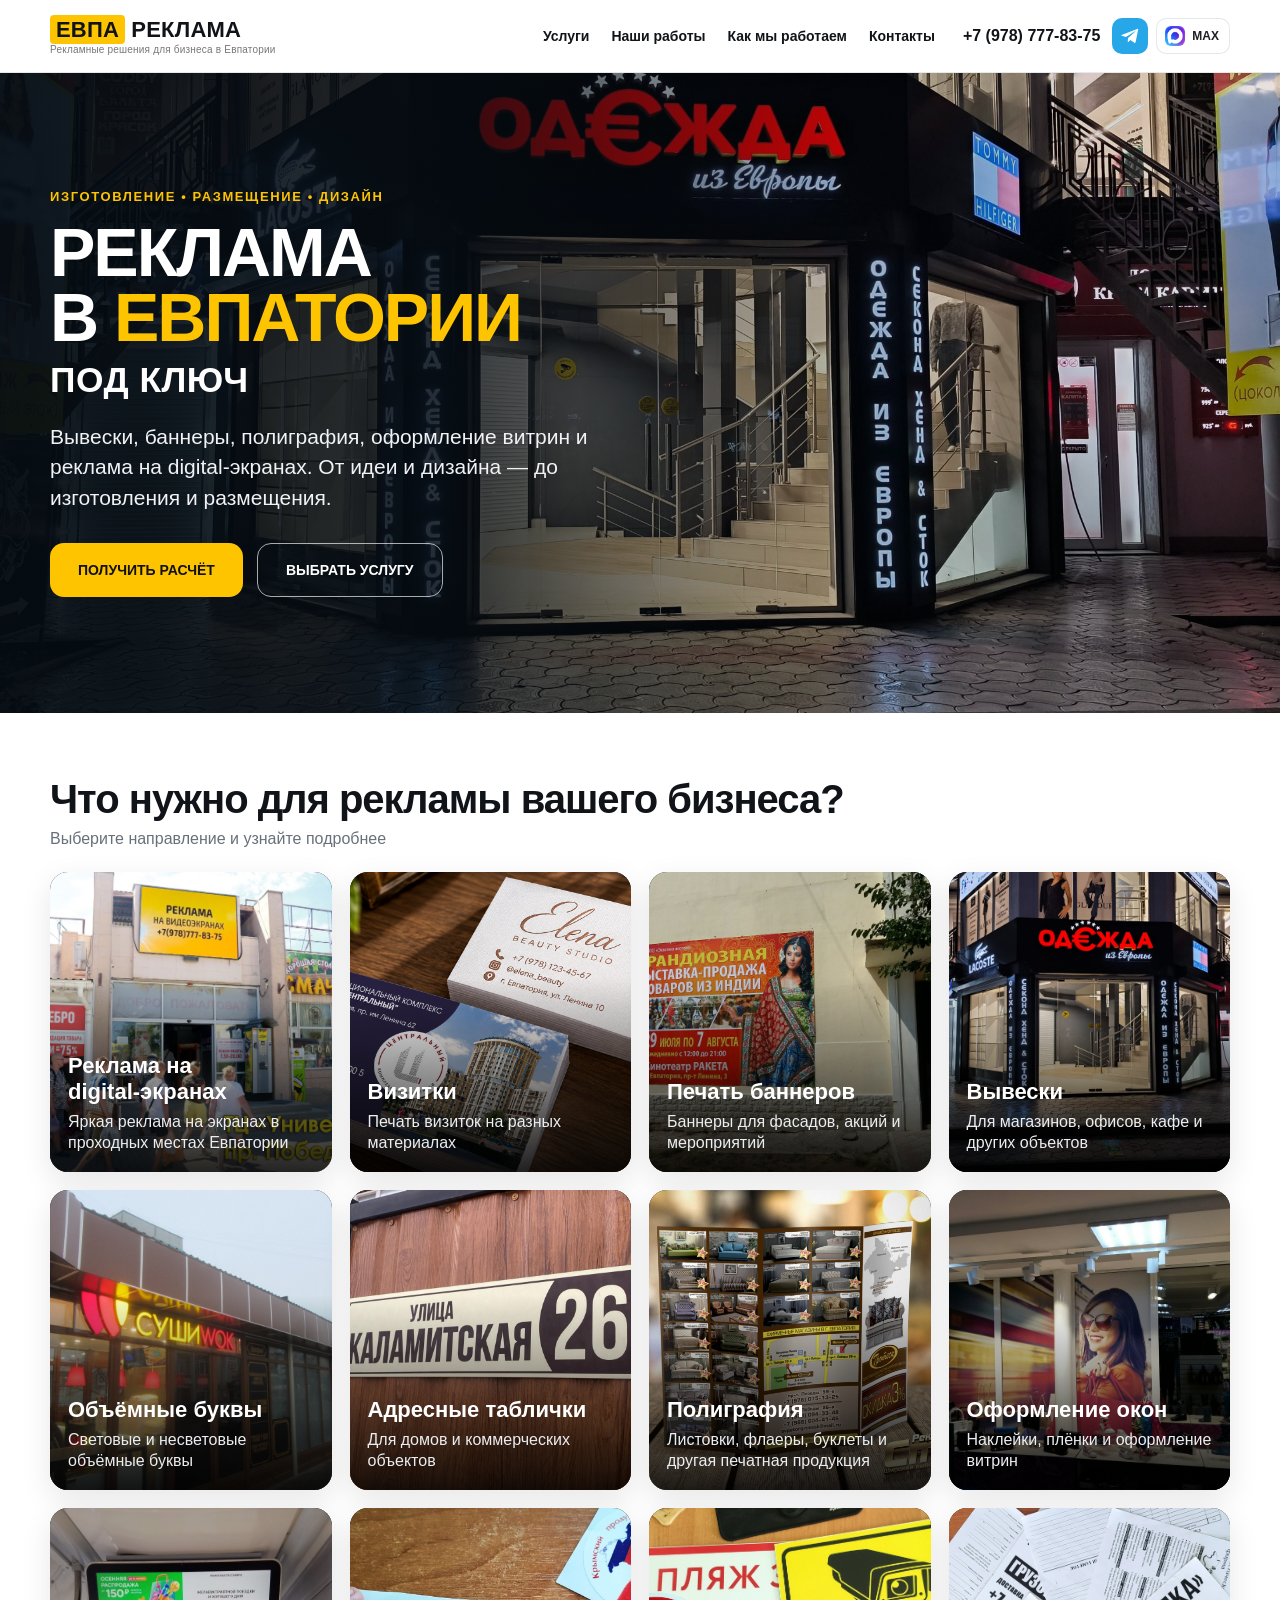
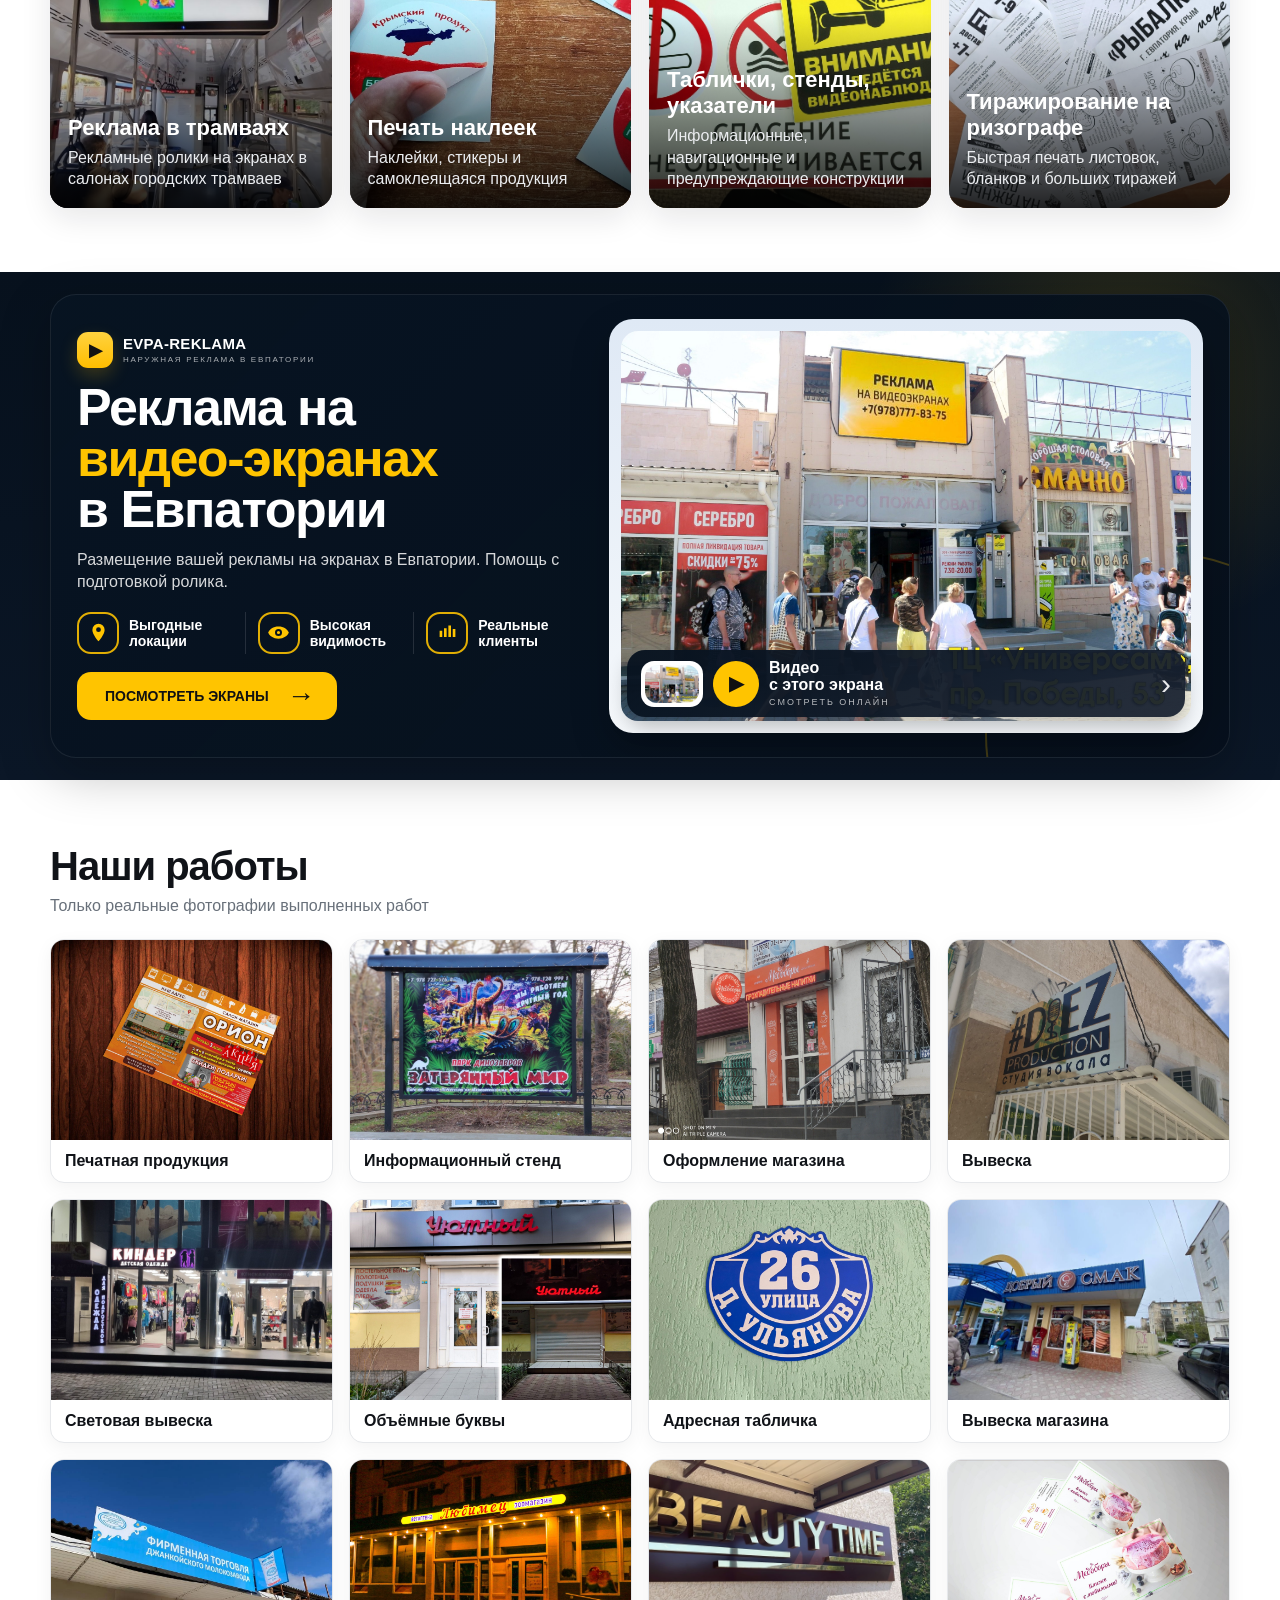
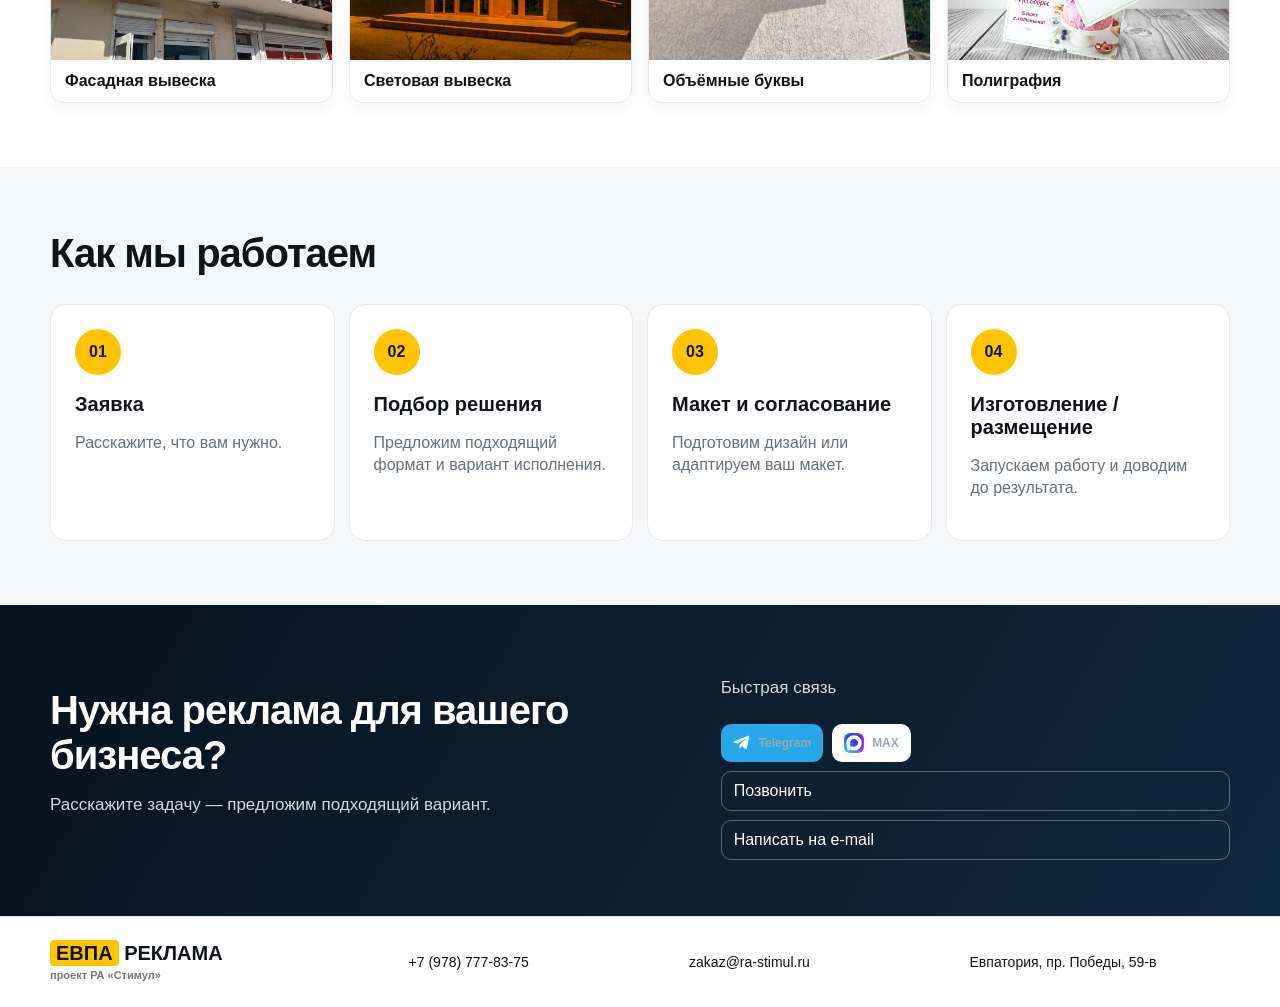
==== index.html @ 03de0778 "Add files via upload Initial website upload" ====
<!doctype html>
<html lang="ru">
<head>
  <meta charset="utf-8">
  <meta name="viewport" content="width=device-width, initial-scale=1">
  <title>ЕВПА РЕКЛАМА — реклама для бизнеса в Евпатории</title>
  <meta name="description" content="Вывески, баннеры, полиграфия, оформление витрин и реклама на digital-экранах в Евпатории.">
  <link rel="stylesheet" href="styles.css">
</head>
<body>
<header class="site-header">
  <div class="container header-inner">
    <a class="brand" href="#top" aria-label="ЕВПА РЕКЛАМА">
      <span><b>ЕВПА</b> РЕКЛАМА<small>Рекламные решения для бизнеса в Евпатории</small></span>
    </a>
    <nav class="nav">
      <a href="#services">Услуги</a>
      <a href="#works">Наши работы</a>
      <a href="#process">Как мы работаем</a>
      <a href="#contacts">Контакты</a>
    </nav>
    <div class="header-contact">
      <a class="phone" href="tel:+79787778375">+7 (978) 777-83-75</a>
      <div class="messengers" aria-label="Мессенджеры">
        <a class="messenger telegram" href="https://t.me/+79787778375" aria-label="Telegram" title="Telegram">
          <svg viewBox="0 0 24 24" aria-hidden="true"><path d="M21.7 3.2 18.5 19c-.24 1.12-.88 1.4-1.78.87l-4.88-3.6-2.35 2.27c-.26.26-.48.48-.98.48l.35-4.97 9.05-8.18c.39-.35-.09-.55-.61-.2L6.12 12.7l-4.82-1.51c-1.05-.33-1.07-1.05.22-1.55L20.4 2.37c.87-.32 1.64.2 1.3.83Z"/></svg>
        </a>
        <a class="messenger max" href="https://max.ru/u/f9LHodD0cOL3rLwKmiMOt76GYYzFVZUFxRwOXgvEC0HCrl1jHLdD-e60m8U" aria-label="MAX" title="MAX">
          <img src="assets/max-logo.png" alt="MAX">
          <span class="max-text">MAX</span>
        </a>
      </div>
    </div>
  </div>
</header>

<main id="top">
  <section class="hero">
    <img class="hero-photo" src="assets/hero-sushiwok.jpg" alt="Реальная вывеска Суши WOK в Евпатории">
    <div class="hero-overlay"></div>
    <div class="container hero-content">
      <div class="eyebrow">ИЗГОТОВЛЕНИЕ • РАЗМЕЩЕНИЕ • ДИЗАЙН</div>
      <h1>Реклама<br>в <span>Евпатории</span><small class="hero-subline">под ключ</small></h1>
      <p>Вывески, баннеры, полиграфия, оформление витрин и реклама на digital‑экранах. От идеи и дизайна — до изготовления и размещения.</p>
      <div class="hero-actions">
        <a class="btn primary" href="#lead">Получить расчёт</a>
        <a class="btn ghost" href="#services">Выбрать услугу</a>
      </div>
</div>
  </section>

  <section class="section" id="services">
    <div class="container">
      <div class="section-head">
        <div>
          <h2>Что нужно для рекламы вашего бизнеса?</h2>
          <p>Выберите направление и узнайте подробнее</p>
        </div>
      </div>
      <div class="service-grid">
        <a class="service-card" href="digital-ekrany/index.html">
          <img src="assets/service-digital.jpg" alt="Реклама на digital-экранах">
          <div class="card-copy"><h3>Реклама на digital‑экранах</h3><p>Яркая реклама на экранах в проходных местах Евпатории</p></div>
        </a>
        <a class="service-card" href="vizitki/index.html">
          <img src="assets/service-cards.png" alt="Визитки">
          <div class="card-copy"><h3>Визитки</h3><p>Печать визиток на разных материалах</p></div>
        </a>
        <a class="service-card" href="banner/index.html">
          <img src="assets/service-banner.jpg" alt="Печать баннеров">
          <div class="card-copy"><h3>Печать баннеров</h3><p>Баннеры для фасадов, акций и мероприятий</p></div>
        </a>
        <a class="service-card" href="vyveski/index.html">
          <img src="assets/service-sign.jpg" alt="Вывески">
          <div class="card-copy"><h3>Вывески</h3><p>Для магазинов, офисов, кафе и других объектов</p></div>
        </a>
        <a class="service-card" href="obemnye-bukvy/index.html">
          <img src="assets/service-letters.jpg" alt="Объёмные буквы">
          <div class="card-copy"><h3>Объёмные буквы</h3><p>Световые и несветовые объёмные буквы</p></div>
        </a>
        <a class="service-card" href="adresnye-tablichki/index.html">
          <img src="assets/service-address.jpg" alt="Адресные таблички">
          <div class="card-copy"><h3>Адресные таблички</h3><p>Для домов и коммерческих объектов</p></div>
        </a>
        <a class="service-card" href="poligrafiya/index.html">
          <img src="assets/service-print.jpg" alt="Полиграфия">
          <div class="card-copy"><h3>Полиграфия</h3><p>Листовки, флаеры, буклеты и другая печатная продукция</p></div>
        </a>
        <a class="service-card" href="okna/index.html">
          <img src="assets/service-windows.jpg" alt="Оформление окон">
          <div class="card-copy"><h3>Оформление окон</h3><p>Наклейки, плёнки и оформление витрин</p></div>
        </a>
        <a class="service-card" href="tramvai/index.html">
          <img src="assets/service-tram.jpg" alt="Реклама на экранах в салонах трамваев">
          <div class="card-copy"><h3>Реклама в трамваях</h3><p>Рекламные ролики на экранах в салонах городских трамваев</p></div>
        </a>
        <a class="service-card" href="nakleyki/index.html">
          <img src="assets/service-stickers.jpg" alt="Печать наклеек">
          <div class="card-copy"><h3>Печать наклеек</h3><p>Наклейки, стикеры и самоклеящаяся продукция</p></div>
        </a>
        <a class="service-card" href="tablichki-stendy/index.html">
          <img src="assets/service-signs-stands.jpg" alt="Таблички, стенды, указатели">
          <div class="card-copy"><h3>Таблички, стенды, указатели</h3><p>Информационные, навигационные и предупреждающие конструкции</p></div>
        </a>
        <a class="service-card" href="risograf/index.html">
          <img src="assets/service-risograph.jpg" alt="Тиражирование на ризографе">
          <div class="card-copy"><h3>Тиражирование на ризографе</h3><p>Быстрая печать листовок, бланков и больших тиражей</p></div>
        </a>
      </div>
    </div>
  </section>

  <section class="digital-showcase">
    <div class="container">
      <div class="digital-showcase-card">
        <div class="digital-copy">
          <div class="digital-badge">
            <span class="digital-badge-icon">▶</span>
            <span><strong>EVPA‑REKLAMA</strong><small>наружная реклама в Евпатории</small></span>
          </div>
          <h2>Реклама на <span>видео‑экранах</span><br>в Евпатории</h2>
          <p>Размещение вашей рекламы на экранах в Евпатории. Помощь с подготовкой ролика.</p>
          <div class="digital-features">
            <div class="digital-feature">
              <span class="feature-icon">
                <svg viewBox="0 0 24 24" aria-hidden="true"><path d="M12 2a7 7 0 0 0-7 7c0 5.25 7 13 7 13s7-7.75 7-13a7 7 0 0 0-7-7Zm0 9.5A2.5 2.5 0 1 1 12 6a2.5 2.5 0 0 1 0 5.5Z"/></svg>
              </span>
              <span>Выгодные<br>локации</span>
            </div>
            <div class="digital-feature">
              <span class="feature-icon">
                <svg viewBox="0 0 24 24" aria-hidden="true"><path d="M12 5C6 5 1.73 8.11.18 12c1.55 3.89 5.82 7 11.82 7s10.27-3.11 11.82-7C22.27 8.11 18 5 12 5Zm0 11a4 4 0 1 1 0-8 4 4 0 0 1 0 8Zm0-2.2a1.8 1.8 0 1 0 0-3.6 1.8 1.8 0 0 0 0 3.6Z"/></svg>
              </span>
              <span>Высокая<br>видимость</span>
            </div>
            <div class="digital-feature">
              <span class="feature-icon">
                <svg viewBox="0 0 24 24" aria-hidden="true"><path d="M3 17h3v-7H3v7Zm5 0h3V7H8v10Zm5 0h3V4h-3v13Zm5 0h3v-9h-3v9Z"/></svg>
              </span>
              <span>Реальные<br>клиенты</span>
            </div>
          </div>
          <a class="btn primary showcase-btn" href="digital-ekrany/index.html">Посмотреть экраны</a>
        </div>
        <div class="digital-media">
          <div class="digital-frame">
            <img src="assets/service-digital.jpg" alt="Реклама на видео‑экранах в Евпатории">
            <a class="digital-video-card" href="digital-ekrany/index.html">
              <span class="video-thumb"><img src="assets/service-digital.jpg" alt="Миниатюра экрана"></span>
              <span class="video-play" aria-hidden="true">▶</span>
              <span class="video-text"><strong>Видео<br>с этого экрана</strong><small>Смотреть онлайн</small></span>
              <span class="video-arrow" aria-hidden="true">›</span>
            </a>
          </div>
        </div>
      </div>
    </div>
  </section>

  <section class="section" id="works">
    <div class="container">
      <div class="section-head">
        <div>
          <h2>Наши работы</h2>
          <p>Только реальные фотографии выполненных работ</p>
        </div>
      </div>
      <div class="works-grid">
        <figure><img src="assets/work-flyer.jpg" alt="Печатная продукция"><figcaption>Печатная продукция</figcaption></figure>
        <figure><img src="assets/work-dino.jpg" alt="Информационный стенд"><figcaption>Информационный стенд</figcaption></figure>
        <figure><img src="assets/work-medobori.jpg" alt="Оформление магазина Медоборы"><figcaption>Оформление магазина</figcaption></figure>
        <figure><img src="assets/work-deez.jpg" alt="Вывеска студии вокала"><figcaption>Вывеска</figcaption></figure>
        <figure><img src="assets/work-kinder.jpg" alt="Вывеска магазина Киндер"><figcaption>Световая вывеска</figcaption></figure>
        <figure><img src="assets/work-uyutniy.jpg" alt="Вывеска Уютный"><figcaption>Объёмные буквы</figcaption></figure>
        <figure><img src="assets/work-address.jpg" alt="Адресная табличка"><figcaption>Адресная табличка</figcaption></figure>
        <figure><img src="assets/work-dobriy.jpg" alt="Вывеска Добрый смак"><figcaption>Вывеска магазина</figcaption></figure>
        <figure><img src="assets/work-moloko.jpg" alt="Вывеска фирменной торговли"><figcaption>Фасадная вывеска</figcaption></figure>
        <figure><img src="assets/work-petshop.jpg" alt="Световая вывеска зоомагазина"><figcaption>Световая вывеска</figcaption></figure>
        <figure><img src="assets/work-beauty.jpg" alt="Объёмные буквы Beauty Time"><figcaption>Объёмные буквы</figcaption></figure>
        <figure><img src="assets/work-medobori-print.jpg" alt="Полиграфия Медоборы"><figcaption>Полиграфия</figcaption></figure>
      </div>
    </div>
  </section>

  <section class="section process" id="process">
    <div class="container">
      <h2>Как мы работаем</h2>
      <div class="steps">
        <div><span>01</span><h3>Заявка</h3><p>Расскажите, что вам нужно.</p></div>
        <div><span>02</span><h3>Подбор решения</h3><p>Предложим подходящий формат и вариант исполнения.</p></div>
        <div><span>03</span><h3>Макет и согласование</h3><p>Подготовим дизайн или адаптируем ваш макет.</p></div>
        <div><span>04</span><h3>Изготовление / размещение</h3><p>Запускаем работу и доводим до результата.</p></div>
      </div>
    </div>
  </section>

  <section class="lead" id="lead">
    <div class="container lead-grid">
      <div>
        <h2>Нужна реклама для вашего бизнеса?</h2>
        <p>Расскажите задачу — предложим подходящий вариант.</p>
      </div>
<div class="quick">
        <p>Быстрая связь</p>
        <div class="quick-messengers">
          <a class="quick-msg telegram" href="https://t.me/+79787778375" aria-label="Telegram">
            <svg viewBox="0 0 24 24" aria-hidden="true"><path d="M21.7 3.2 18.5 19c-.24 1.12-.88 1.4-1.78.87l-4.88-3.6-2.35 2.27c-.26.26-.48.48-.98.48l.35-4.97 9.05-8.18c.39-.35-.09-.55-.61-.2L6.12 12.7l-4.82-1.51c-1.05-.33-1.07-1.05.22-1.55L20.4 2.37c.87-.32 1.64.2 1.3.83Z"/></svg>
            <span>Telegram</span>
          </a>
          <a class="quick-msg max" href="https://max.ru/u/f9LHodD0cOL3rLwKmiMOt76GYYzFVZUFxRwOXgvEC0HCrl1jHLdD-e60m8U" aria-label="MAX">
            <img src="assets/max-logo.png" alt="MAX">
            <span>MAX</span>
          </a>
        </div>
        <a href="tel:+79787778375">Позвонить</a>
        <a href="mailto:zakaz@ra-stimul.ru">Написать на e‑mail</a>
      </div>
    </div>
  </section>
</main>

<footer id="contacts">
  <div class="container footer-inner">
    <div class="footer-brand"><b>ЕВПА</b> РЕКЛАМА <small>проект РА «Стимул»</small></div>
    <div>+7 (978) 777-83-75</div>
    <div>zakaz@ra-stimul.ru</div>
    <div>Евпатория, пр. Победы, 59‑в</div>
  </div>
</footer>
</body>
</html>
---- styles.css ----
:root{
  --yellow:#ffc400;
  --yellow2:#ffd95a;
  --ink:#101318;
  --navy:#071521;
  --muted:#68707a;
  --line:#e6e8eb;
  --paper:#fff;
  --soft:#f5f6f8;
  --radius:18px;
  --shadow:0 10px 30px rgba(15,20,30,.10);
}
*{box-sizing:border-box}
html{scroll-behavior:smooth}
body{margin:0;font-family:Arial,Helvetica,sans-serif;color:var(--ink);background:#fff}
img{display:block;max-width:100%}
a{text-decoration:none;color:inherit}
.container{width:min(1180px,calc(100% - 40px));margin:auto}

.site-header{position:sticky;top:0;z-index:50;background:rgba(255,255,255,.96);backdrop-filter:blur(12px);border-bottom:1px solid var(--line)}
.header-inner{height:72px;display:flex;align-items:center;gap:28px}
.brand{display:flex;align-items:center;gap:0;min-width:280px;font-size:22px;font-weight:700;letter-spacing:.2px}
.brand small{display:block;font-size:10px;font-weight:500;color:#777;margin-top:1px}
.brand b{background:var(--yellow);padding:2px 6px;border-radius:4px}
.nav{display:flex;gap:22px;margin-left:auto;font-size:14px;font-weight:700}
.nav a:hover{color:#c89200}
.phone{font-weight:800;white-space:nowrap}

.hero{position:relative;min-height:640px;display:flex;align-items:center;overflow:hidden;background:#111}
.hero-photo{position:absolute;inset:0;width:100%;height:100%;object-fit:cover}
.hero-overlay{position:absolute;inset:0;background:linear-gradient(90deg,rgba(5,12,18,.95) 0%,rgba(5,12,18,.84) 34%,rgba(5,12,18,.23) 67%,rgba(5,12,18,.08) 100%)}
.hero-content{position:relative;color:white;padding:76px 0}
.eyebrow{color:var(--yellow);font-weight:800;font-size:13px;letter-spacing:1.6px;margin-bottom:16px}
.eyebrow.dark{color:#1a1a1a}
.hero h1{font-size:68px;line-height:.96;margin:0 0 24px;max-width:650px;text-transform:uppercase;letter-spacing:-2px}
.hero h1 span{color:var(--yellow)}

.hero-subline{
  display:block;
  margin-top:12px;
  font-size:.52em;
  line-height:1;
  letter-spacing:.5px;
  color:#fff;
  text-transform:uppercase;
}

.hero p{max-width:610px;font-size:21px;line-height:1.45;color:#f0f2f5}
.hero-actions{display:flex;gap:14px;margin-top:30px}
.btn{display:inline-flex;align-items:center;justify-content:center;min-height:54px;padding:0 28px;border-radius:14px;font-weight:800;text-transform:uppercase;font-size:14px;border:0;cursor:pointer}
.btn.primary{background:var(--yellow);color:#111}
.btn.primary:hover{background:#ffcf29}
.btn.ghost{border:1px solid rgba(255,255,255,.65);color:#fff}
.hero-note{display:inline-block;margin-top:30px;padding:10px 14px;border-radius:999px;background:rgba(0,0,0,.55);font-weight:700}

.section{padding:64px 0}
.section-head{display:flex;justify-content:space-between;align-items:end;margin-bottom:24px}
.section h2,.digital-showcase h2,.lead h2{font-size:40px;letter-spacing:-1px;margin:0 0 8px}
.section-head p{margin:0;color:var(--muted)}

.service-grid{display:grid;grid-template-columns:repeat(4,1fr);gap:18px}
.service-card{position:relative;overflow:hidden;border-radius:var(--radius);background:#111;min-height:300px;box-shadow:var(--shadow)}
.service-card img{position:absolute;inset:0;width:100%;height:100%;object-fit:cover;transition:transform .25s ease}
.service-card::after{content:"";position:absolute;inset:0;background:linear-gradient(180deg,transparent 35%,rgba(0,0,0,.86) 100%)}
.service-card:hover img{transform:scale(1.03)}
.card-copy{position:absolute;z-index:2;left:18px;right:18px;bottom:18px;color:#fff}
.card-copy h3{margin:0 0 6px;font-size:22px}
.card-copy p{margin:0;color:#ebedf0;line-height:1.35}

.digital-showcase{padding:22px 0;background:radial-gradient(circle at 88% 20%,rgba(255,196,0,.16),transparent 22%),linear-gradient(180deg,#07111d,#0b1727)}
.digital-showcase-card{position:relative;overflow:hidden;display:grid;grid-template-columns:.92fr 1.08fr;gap:26px;align-items:center;padding:24px 26px;border:1px solid rgba(255,255,255,.08);border-radius:26px;background:linear-gradient(135deg,rgba(7,20,34,.98),rgba(7,16,28,.92));box-shadow:0 16px 50px rgba(0,0,0,.26)}
.digital-showcase-card::before{content:"";position:absolute;inset:auto -120px -160px auto;width:360px;height:360px;border:2px solid rgba(255,196,0,.24);border-radius:50%}
.digital-showcase-card::after{content:"";position:absolute;right:44px;top:48px;width:120px;height:74px;background-image:radial-gradient(rgba(255,255,255,.28) 2px,transparent 2px);background-size:20px 20px;opacity:.65}
.digital-copy,.digital-media{position:relative;z-index:1}
.digital-copy{color:#fff;max-width:560px}
.digital-badge{display:inline-flex;align-items:center;gap:10px;margin-bottom:14px;color:#fff}
.digital-badge-icon{width:36px;height:36px;display:grid;place-items:center;border-radius:11px;background:linear-gradient(180deg,#ffd23f,#ffbe00);color:#121212;font-size:17px;font-weight:900;box-shadow:0 8px 18px rgba(255,196,0,.2)}
.digital-badge strong{display:block;font-size:15px;line-height:1.05;letter-spacing:.3px}
.digital-badge small{display:block;margin-top:3px;text-transform:uppercase;font-size:8px;letter-spacing:1.7px;color:rgba(255,255,255,.66)}
.digital-showcase h2{font-size:52px;line-height:.98;letter-spacing:-1.5px;margin:0 0 14px;color:#fff}
.digital-showcase h2 span{color:var(--yellow)}
.digital-copy p{margin:0 0 18px;max-width:500px;font-size:16px;line-height:1.4;color:rgba(255,255,255,.84)}
.digital-features{display:grid;grid-template-columns:repeat(3,minmax(0,1fr));gap:0;margin:0 0 18px}
.digital-feature{display:flex;gap:10px;align-items:center;padding:0 12px;border-right:1px solid rgba(255,255,255,.12)}
.digital-feature:first-child{padding-left:0}
.digital-feature:last-child{border-right:0;padding-right:0}
.feature-icon{width:42px;height:42px;border:2px solid rgba(255,196,0,.88);border-radius:14px;display:grid;place-items:center;flex:0 0 auto}
.feature-icon svg{width:21px;height:21px;fill:var(--yellow)}
.digital-feature span:last-child{font-size:14px;line-height:1.15;font-weight:700;color:#fff}
.showcase-btn{min-width:260px;min-height:48px;justify-content:flex-start;gap:12px;position:relative;padding-right:56px;font-size:14px}
.showcase-btn::after{content:"→";position:absolute;right:22px;font-size:28px;line-height:1;font-weight:400}
.digital-frame{position:relative;padding:12px;border-radius:24px;background:linear-gradient(180deg,#dfe9f5,#f5f8fb);box-shadow:0 16px 38px rgba(0,0,0,.22)}
.digital-frame img{width:100%;height:390px;object-fit:cover;object-position:center;border-radius:17px}
.digital-video-card{position:absolute;left:18px;right:18px;bottom:16px;display:grid;grid-template-columns:62px 46px 1fr 18px;align-items:center;gap:10px;padding:10px 14px;border-radius:18px;background:linear-gradient(135deg,rgba(7,18,31,.96),rgba(22,31,46,.93));color:#fff;box-shadow:0 10px 20px rgba(0,0,0,.24)}
.video-thumb{width:62px;height:46px;border-radius:13px;overflow:hidden;background:#fff;padding:4px;display:block}
.video-thumb img{width:100%;height:100%;border-radius:12px;object-fit:cover}
.video-play{width:46px;height:46px;border-radius:50%;display:grid;place-items:center;background:var(--yellow);color:#111;font-size:19px;font-weight:900}
.video-text strong{display:block;font-size:16px;line-height:1.05;margin-bottom:3px}
.video-text small{display:block;font-size:9px;letter-spacing:2px;text-transform:uppercase;color:rgba(255,255,255,.7)}
.video-arrow{font-size:30px;color:rgba(255,255,255,.9);line-height:1;text-align:right}

.works-grid{display:grid;grid-template-columns:repeat(4,1fr);gap:16px}
.works-grid figure{margin:0;background:#fff;border:1px solid var(--line);border-radius:14px;overflow:hidden;box-shadow:0 5px 18px rgba(0,0,0,.05)}
.works-grid img{width:100%;height:200px;object-fit:cover}
.works-grid figcaption{padding:12px 14px;font-weight:700}

.process{background:var(--soft)}
.steps{display:grid;grid-template-columns:repeat(4,1fr);gap:14px;margin-top:28px}
.steps>div{background:#fff;border-radius:16px;padding:24px;border:1px solid var(--line)}
.steps span{display:grid;place-items:center;width:46px;height:46px;border-radius:50%;background:var(--yellow);font-weight:900}
.steps h3{font-size:20px;margin:18px 0 8px}
.steps p{color:var(--muted);line-height:1.4}

.lead{background:linear-gradient(120deg,#08131e,#10283d);color:#fff;padding:56px 0}
.lead-grid{display:grid;grid-template-columns:1fr 1.15fr .7fr;gap:34px;align-items:center}
.lead p{color:#d2d8de;font-size:17px}
.lead-form{display:grid;grid-template-columns:1fr 1fr;gap:10px}
.lead-form input{height:50px;border:0;border-radius:12px;padding:0 14px;font-size:15px}
.lead-form .wide{grid-column:1/-1}
.quick{display:flex;flex-direction:column;gap:9px}
.quick a{padding:10px 12px;border:1px solid rgba(255,255,255,.3);border-radius:10px}
.quick span{font-size:12px;color:#9ca9b4}

footer{background:#fff;border-top:1px solid var(--line)}
.footer-inner{min-height:90px;display:grid;grid-template-columns:1.3fr repeat(3,1fr);gap:20px;align-items:center;font-size:14px}
.footer-brand{font-size:20px;font-weight:700}
.footer-brand b{background:var(--yellow);padding:2px 6px;border-radius:4px}
.footer-brand small{display:block;font-size:11px;color:#777;margin-top:4px}

@media (max-width: 980px){
  .nav{display:none}
  .brand{min-width:auto}
  .header-inner{justify-content:space-between}
  .hero{min-height:590px}
  .hero h1{font-size:52px}
  .service-grid,.works-grid{grid-template-columns:repeat(2,1fr)}
  .steps{grid-template-columns:repeat(2,1fr)}
  .lead-grid{grid-template-columns:1fr}
  .quick{display:grid;grid-template-columns:repeat(2,1fr)}
  .digital-showcase-card{grid-template-columns:1fr;gap:24px;padding:26px}
  .digital-showcase h2{font-size:54px}
  .digital-copy{max-width:none}
  .digital-frame img{height:360px}
  .footer-inner{grid-template-columns:1fr 1fr}
}
@media (max-width: 640px){
  .header-contact{width:100%;justify-content:space-between}

.container{width:min(100% - 24px,1180px)}
  .site-header{position:static}
  .header-inner{height:auto;padding:12px 0;flex-wrap:wrap}
  .phone{font-size:14px}
  .hero{min-height:620px}
  .hero-overlay{background:linear-gradient(180deg,rgba(4,10,15,.86),rgba(4,10,15,.82))}
  .hero-content{padding:56px 0}
  .hero h1{font-size:44px;letter-spacing:-1px}
  .hero p{font-size:17px}
  .hero-actions{flex-direction:column;align-items:stretch}
  .section{padding:42px 0}
  .section h2,.digital-showcase h2,.lead h2{font-size:30px}
  .service-grid,.works-grid,.steps{grid-template-columns:1fr}
  .service-card{min-height:280px}
  .works-grid img{height:240px}
  .lead-form{grid-template-columns:1fr}
  .lead-form .wide{grid-column:auto}
  .quick{grid-template-columns:1fr}
  .footer-inner{grid-template-columns:1fr;padding:24px 0}
  .digital-showcase{padding:24px 0}
  .digital-showcase-card{padding:18px;border-radius:22px}
  .digital-showcase h2{font-size:42px;letter-spacing:-1.2px}
  .digital-copy p{font-size:17px;margin-bottom:22px}
  .digital-badge{gap:10px;margin-bottom:18px}
  .digital-badge-icon{width:38px;height:38px;border-radius:12px;font-size:18px}
  .digital-badge strong{font-size:15px}
  .digital-badge small{font-size:9px;letter-spacing:1.5px}
  .digital-features{grid-template-columns:1fr;gap:12px}
  .digital-feature{padding:0 0 12px;border-right:0;border-bottom:1px solid rgba(255,255,255,.1)}
  .digital-feature:last-child{padding-bottom:0;border-bottom:0}
  .showcase-btn{width:100%;min-width:0}
  .digital-frame{padding:12px;border-radius:22px}
  .digital-frame img{height:250px;border-radius:16px}
  .digital-video-card{left:12px;right:12px;bottom:12px;grid-template-columns:58px 46px 1fr 16px;gap:10px;padding:10px 12px;border-radius:18px}
  .video-thumb{width:58px;height:46px;border-radius:12px;padding:4px}
  .video-thumb img{border-radius:9px}
  .video-play{width:46px;height:46px;font-size:20px}
  .video-text strong{font-size:16px}
  .video-text small{font-size:9px;letter-spacing:1.8px}
  .video-arrow{font-size:28px}
}


.header-contact{display:flex;align-items:center;gap:12px}
.messengers{display:flex;align-items:center;gap:8px}
.messenger{height:36px;display:inline-flex;align-items:center;justify-content:center;border-radius:10px;font-weight:800}
.messenger.telegram{width:36px;background:#27a7e7}
.messenger.telegram svg{width:19px;height:19px;fill:#fff}
.messenger.max{gap:5px;padding:0 10px;background:linear-gradient(135deg,#4d8dff,#6b43e8);color:#fff;font-size:12px}
.max-text{font-weight:800}
.quick-messengers{display:flex;gap:9px;flex-wrap:wrap}
.quick-msg{display:inline-flex!important;align-items:center;gap:8px;padding:9px 12px!important;border:0!important;color:white!important;font-weight:800}
.quick-msg.telegram{background:#27a7e7}
.quick-msg.telegram svg{width:18px;height:18px;fill:#fff}
.quick-msg.max{background:linear-gradient(135deg,#4d8dff,#6b43e8)}


.messenger.max img,
.quick-msg.max img{
  width:20px;
  height:20px;
  object-fit:contain;
  display:block;
  border-radius:6px;
}
.messenger.max{
  gap:7px;
  padding:0 10px 0 8px;
  background:#ffffff;
  color:#1d1f24;
  border:1px solid rgba(16,19,24,.10);
}
.quick-msg.max{
  background:#ffffff!important;
  color:#1d1f24!important;
}

/* v33: forms removed */
.lead-grid{grid-template-columns:1fr .8fr}
.lead-form{display:none!important}
@media(max-width:900px){.lead-grid{grid-template-columns:1fr}}

/* v41: mobile layout refinements */
@media (max-width: 360px){
  .hero h1{font-size:38px;letter-spacing:-.9px}
  .hero-subline{font-size:.5em}
  .eyebrow{font-size:11px;letter-spacing:1.2px}
  .hero-content{padding:48px 0}
  .btn{padding-left:18px;padding-right:18px}
}
@media (max-width: 420px){
  .header-contact{gap:8px}
  .messengers{gap:7px;flex:0 0 auto}
}

/* v41.2: prevent the video-screen showcase from overflowing on 320px phones */
@media (max-width: 360px){
  .digital-showcase h2{font-size:34px;letter-spacing:-1px}
  .digital-copy{min-width:0}
  .digital-showcase-card{min-width:0}
}

/* v42: complete mobile layout refinement */
@media (max-width:640px){
 html,body{max-width:100%;overflow-x:clip}
 .container{width:calc(100% - 28px)}
 .header-inner{gap:8px}
 .brand{font-size:20px;line-height:1.05}
 .brand small{font-size:9px;line-height:1.25}
 .header-contact{padding-top:4px}
 .phone{font-size:13px}
 .hero{min-height:0;display:block;padding:0}
 .hero-photo{object-position:62% center}
 .hero-overlay{background:linear-gradient(180deg,rgba(4,10,15,.82),rgba(4,10,15,.92))}
 .hero-content{padding:42px 0 36px}
 .eyebrow{font-size:11px;letter-spacing:1.2px;line-height:1.4;margin-bottom:14px}
 .hero h1{font-size:clamp(35px,9.5vw,42px);line-height:.99;letter-spacing:-1.1px;margin-bottom:16px}
 .hero-subline{margin-top:9px;font-size:.48em;line-height:1.1}
 .hero p{font-size:16px;line-height:1.5;margin:0}
 .hero-actions{gap:10px;margin-top:22px}
 .hero-actions .btn{width:100%;min-height:50px;font-size:13px;border-radius:12px}
 .section{padding:36px 0}
 .section-head{align-items:flex-start;margin-bottom:18px}
 .section h2,.digital-showcase h2,.lead h2{font-size:27px;line-height:1.12;letter-spacing:-.6px}
 .section-head p{font-size:14px;line-height:1.4;margin-top:7px}
 .service-grid{grid-template-columns:repeat(2,minmax(0,1fr));gap:10px}
 .service-card{min-width:0;min-height:205px;border-radius:14px}
 .card-copy{left:11px;right:11px;bottom:12px}
 .card-copy h3{font-size:15px;line-height:1.15;margin-bottom:5px}
 .card-copy p{font-size:11.5px;line-height:1.3}
 .digital-showcase{padding:28px 0}
 .digital-showcase-card{grid-template-columns:minmax(0,1fr);gap:18px;padding:16px;border-radius:20px}
 .digital-showcase-card:before,.digital-showcase-card:after{display:none}
 .digital-copy{min-width:0}
 .digital-badge{margin-bottom:14px}
 .digital-showcase h2{font-size:clamp(30px,8.5vw,36px);line-height:1.02;letter-spacing:-.9px;margin-bottom:12px}
 .digital-copy p{font-size:15px;line-height:1.45;margin-bottom:16px}
 .digital-features{grid-template-columns:repeat(3,minmax(0,1fr));gap:6px;margin-bottom:16px}
 .digital-feature{display:flex;flex-direction:column;justify-content:flex-start;align-items:center;text-align:center;gap:7px;padding:0 3px;border:0}
 .feature-icon{width:34px;height:34px;border-radius:11px}
 .feature-icon svg{width:18px;height:18px}
 .digital-feature span:last-child{font-size:10.5px;line-height:1.2}
 .showcase-btn{width:100%;min-width:0;min-height:48px;font-size:12px;padding:0 42px 0 15px}
 .showcase-btn:after{right:14px;font-size:24px}
 .digital-frame{padding:8px;border-radius:17px}
 .digital-frame img{height:205px;border-radius:12px}
 .digital-video-card{left:8px;right:8px;bottom:8px;grid-template-columns:38px 36px minmax(0,1fr) 10px;gap:6px;padding:7px;border-radius:12px}
 .video-thumb{width:38px;height:34px;border-radius:8px;padding:2px}
 .video-thumb img{border-radius:6px}
 .video-play{width:36px;height:36px;font-size:15px}
 .video-text{min-width:0}
 .video-text strong{font-size:12px;line-height:1.08}
 .video-text small{font-size:7px;letter-spacing:.7px}
 .video-arrow{font-size:20px}
 .works-grid{grid-template-columns:repeat(2,minmax(0,1fr));gap:10px}
 .works-grid figure{min-width:0;border-radius:11px}
 .works-grid img{height:150px}
 .works-grid figcaption{padding:9px;font-size:12px;line-height:1.25}
 .process .steps{grid-template-columns:repeat(2,minmax(0,1fr));gap:10px;margin-top:18px}
 .steps>div{min-width:0;padding:15px 12px;border-radius:13px}
 .steps span{width:36px;height:36px;font-size:13px}
 .steps h3{font-size:15px;line-height:1.2;margin:12px 0 6px}
 .steps p{font-size:12px;line-height:1.4;margin:0}
 .lead{padding:34px 0}
 .lead-grid{gap:18px}
 .lead p{font-size:15px;line-height:1.45}
 .quick{display:flex;gap:10px}
 .quick>p{margin:0 0 2px;font-weight:800}
 .quick-messengers{display:flex;flex-direction:row;gap:9px}
 .quick-msg{min-height:44px;flex:1 1 0;justify-content:center}
 .quick>a{min-height:42px;display:flex;align-items:center}
 .footer-inner{grid-template-columns:repeat(2,minmax(0,1fr));gap:12px;padding:20px 0;font-size:12px;line-height:1.35}
 .footer-brand{grid-column:1/-1;font-size:18px}
 .footer-inner>div:last-child{grid-column:1/-1}
}
@media (min-width:380px) and (max-width:640px){.service-card{min-height:215px}}
@media (max-width:379px){
 .container{width:calc(100% - 24px)}
 .service-grid{grid-template-columns:1fr;gap:9px}
 .service-card{min-height:136px;display:block}
 .service-card img{width:100%;height:100%}
 .service-card:after{background:linear-gradient(90deg,rgba(0,0,0,.05),rgba(0,0,0,.5) 34%,rgba(0,0,0,.9))}
 .card-copy{left:39%;right:10px;top:10px;bottom:10px;display:flex;flex-direction:column;justify-content:center}
 .card-copy h3{font-size:15px}
 .card-copy p{font-size:12px}
 .digital-showcase h2{font-size:30px}
 .digital-frame img{height:180px}
 .video-thumb{display:none}
 .digital-video-card{grid-template-columns:34px minmax(0,1fr) 10px}
 .video-play{width:34px;height:34px}
 .works-grid img{height:125px}
 .works-grid figcaption{font-size:11.5px}
 .footer-inner{grid-template-columns:1fr}
 .footer-brand,.footer-inner>div:last-child{grid-column:auto}
}
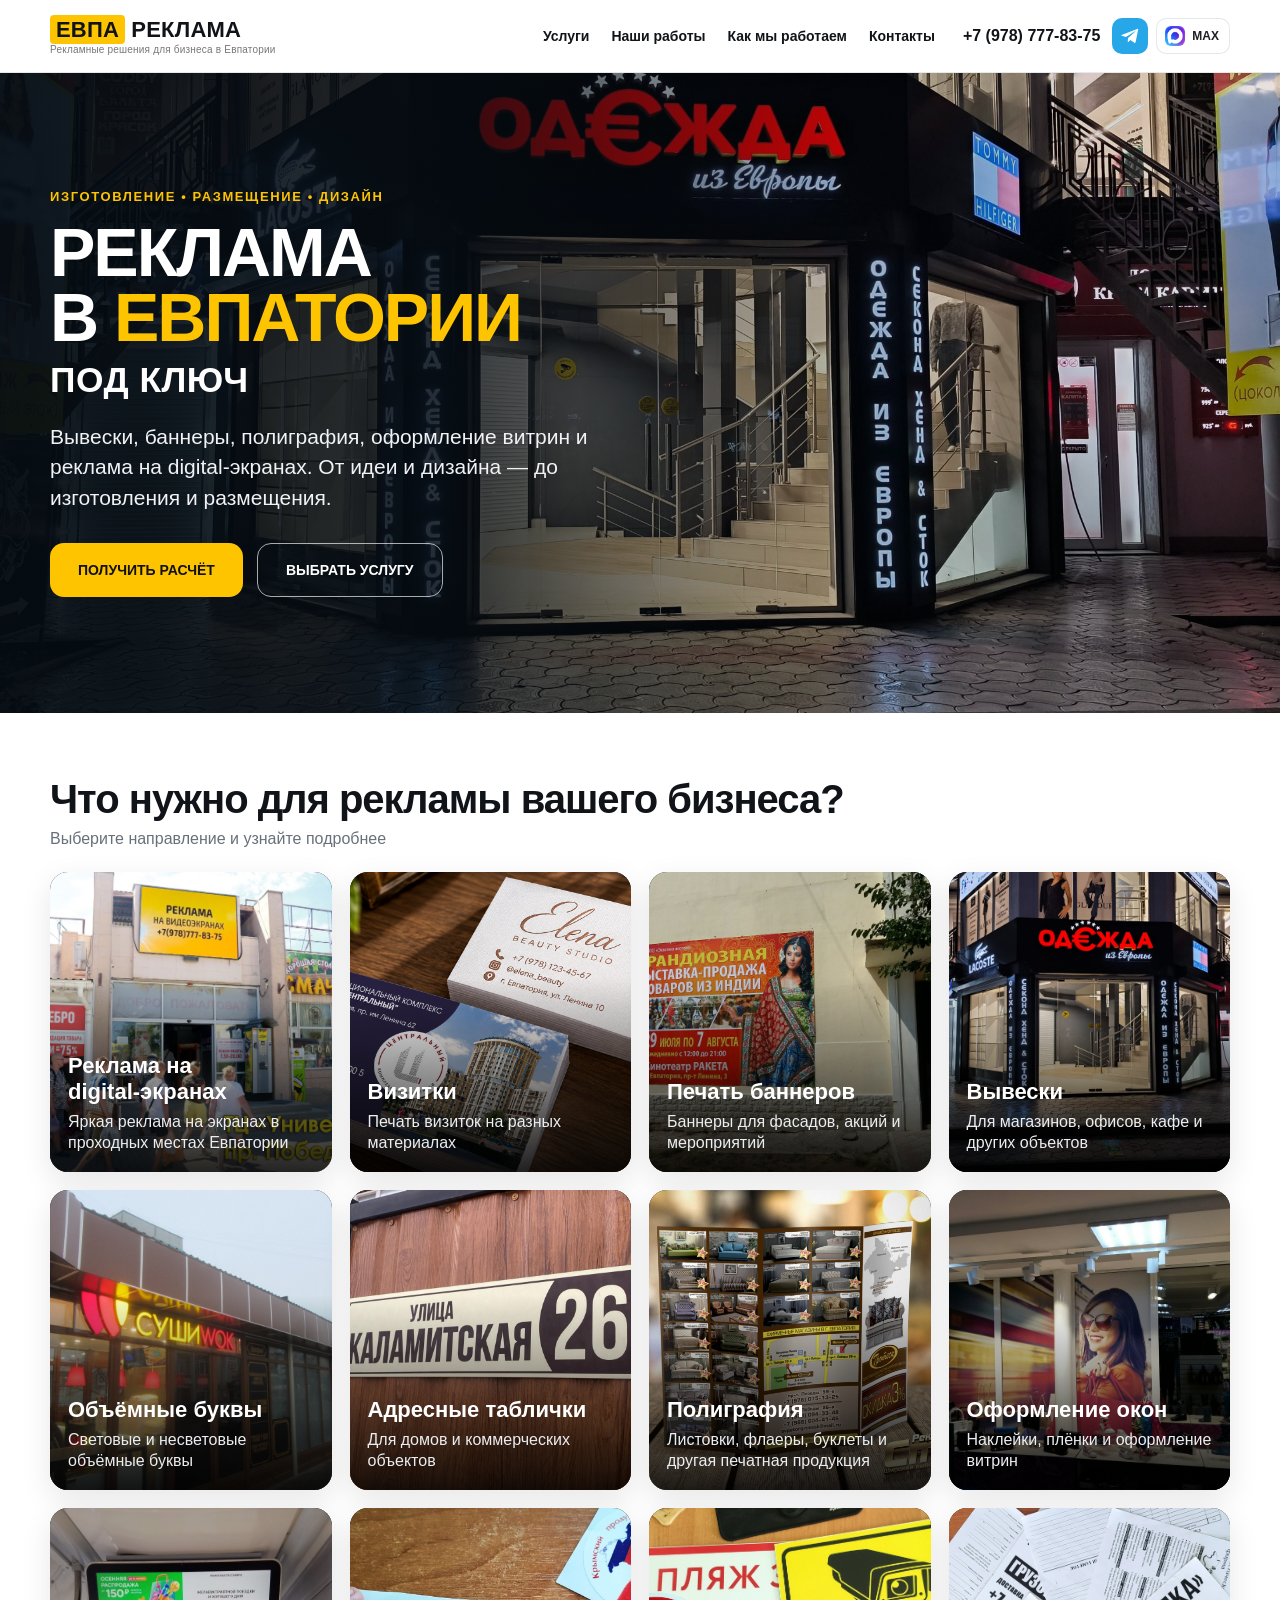
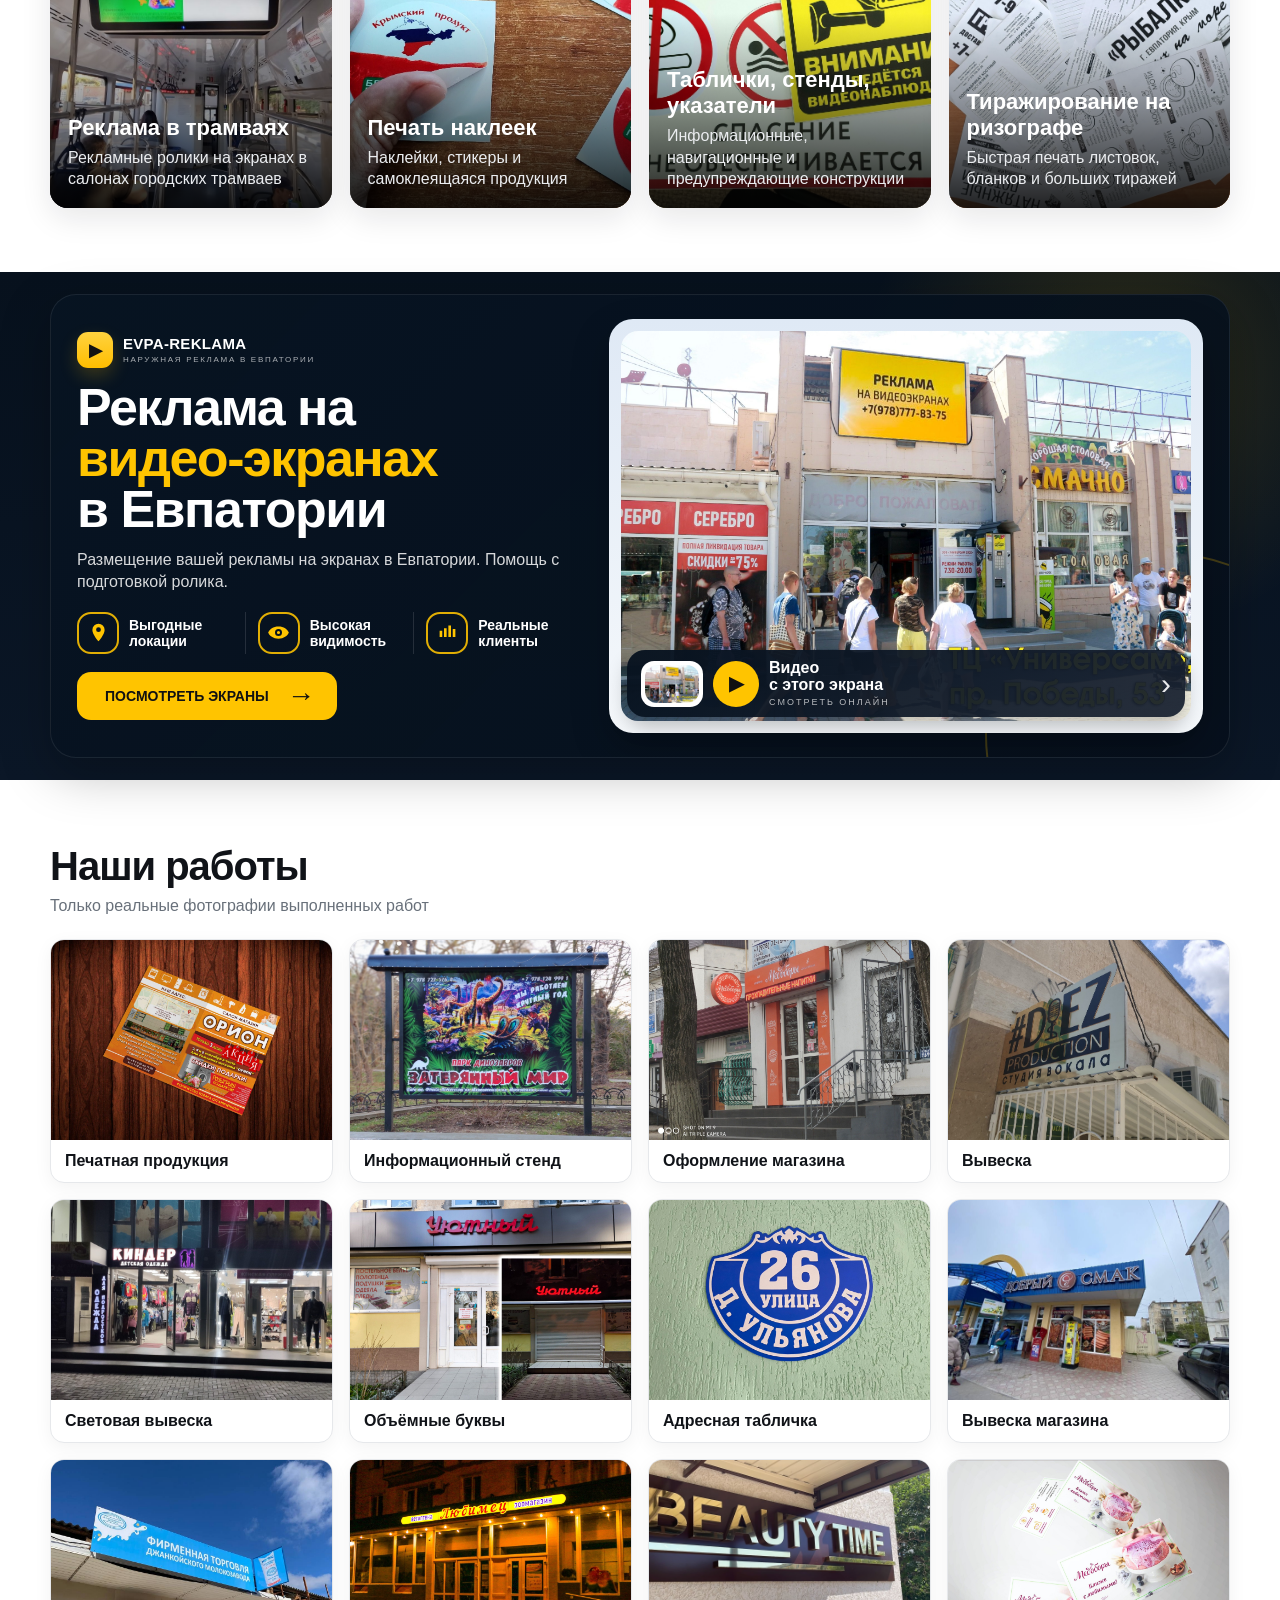
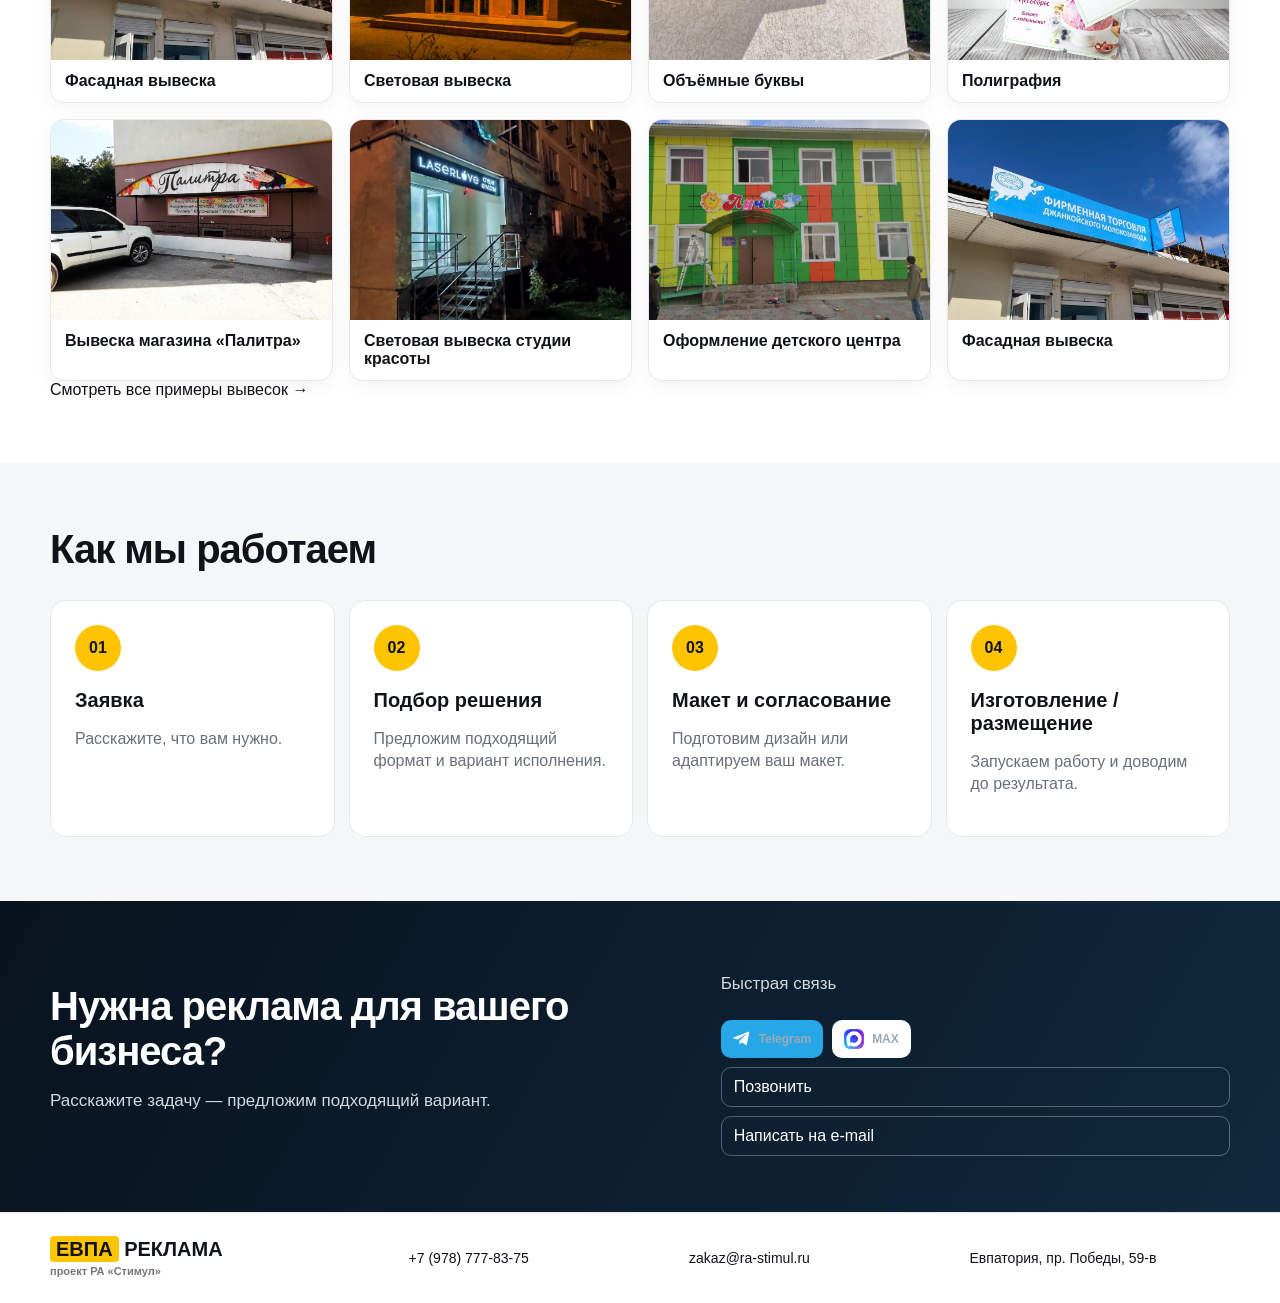
==== commit 2fd1efdc: "Show new signage projects on homepage and link to full gallery" ====
--- a/index.html
+++ b/index.html
@@ -178,7 +178,12 @@
         <figure><img src="assets/work-petshop.jpg" alt="Световая вывеска зоомагазина"><figcaption>Световая вывеска</figcaption></figure>
         <figure><img src="assets/work-beauty.jpg" alt="Объёмные буквы Beauty Time"><figcaption>Объёмные буквы</figcaption></figure>
         <figure><img src="assets/work-medobori-print.jpg" alt="Полиграфия Медоборы"><figcaption>Полиграфия</figcaption></figure>
-      </div>
+        <figure><img src="assets/sign-palitra.jpg" alt="Вывеска художественного магазина «Палитра»" loading="lazy"><figcaption>Вывеска магазина «Палитра»</figcaption></figure>
+        <figure><img src="assets/sign-laserlove.jpg" alt="Световая вывеска студии красоты LASERLOVE" loading="lazy"><figcaption>Световая вывеска студии красоты</figcaption></figure>
+        <figure><img src="assets/sign-luchik.jpg" alt="Оформление детского центра «Лучик»" loading="lazy"><figcaption>Оформление детского центра</figcaption></figure>
+        <figure><img src="assets/sign-dzhankoy-milk-facade.jpg" alt="Фасадная вывеска фирменной торговли" loading="lazy"><figcaption>Фасадная вывеска</figcaption></figure>
+      </div>
+      <div class="works-more-wrap"><a class="works-more-link" href="vyveski/index.html#examples">Смотреть все примеры вывесок <span aria-hidden="true">→</span></a></div>
     </div>
   </section>
 
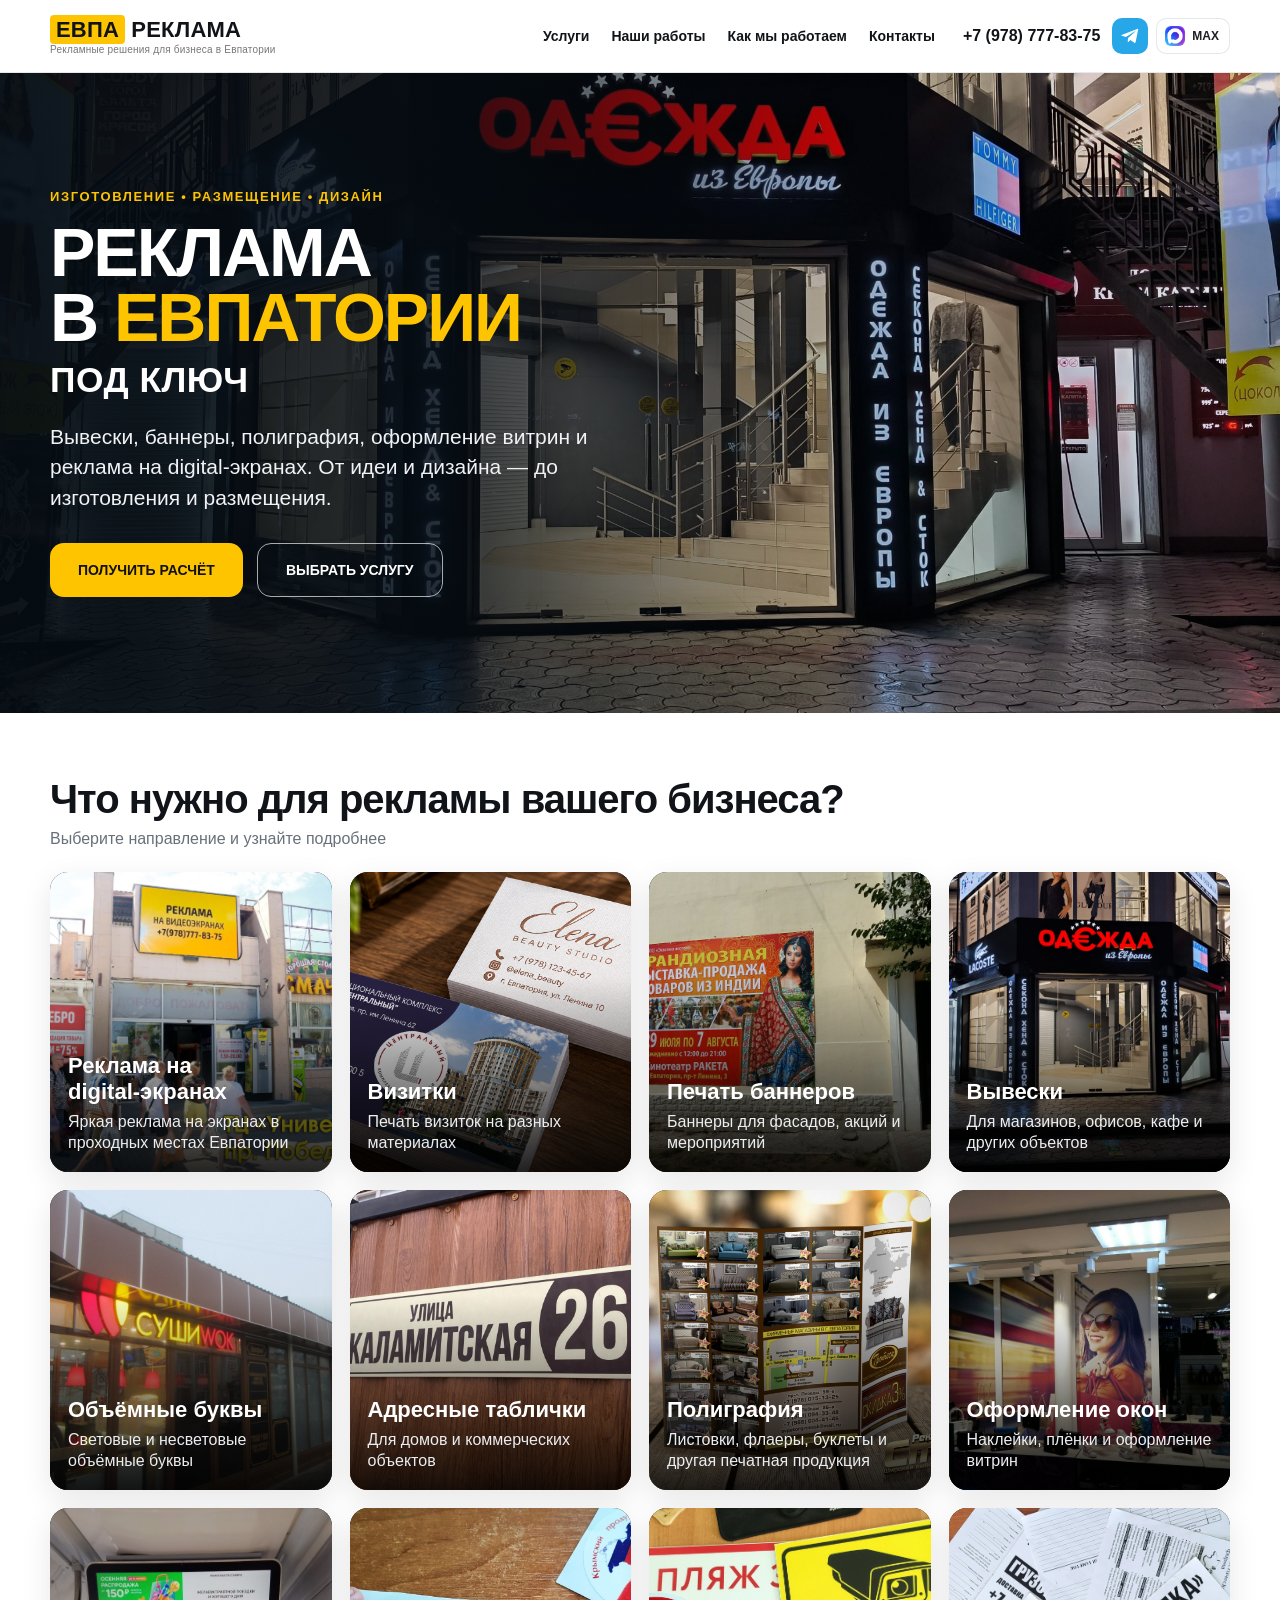
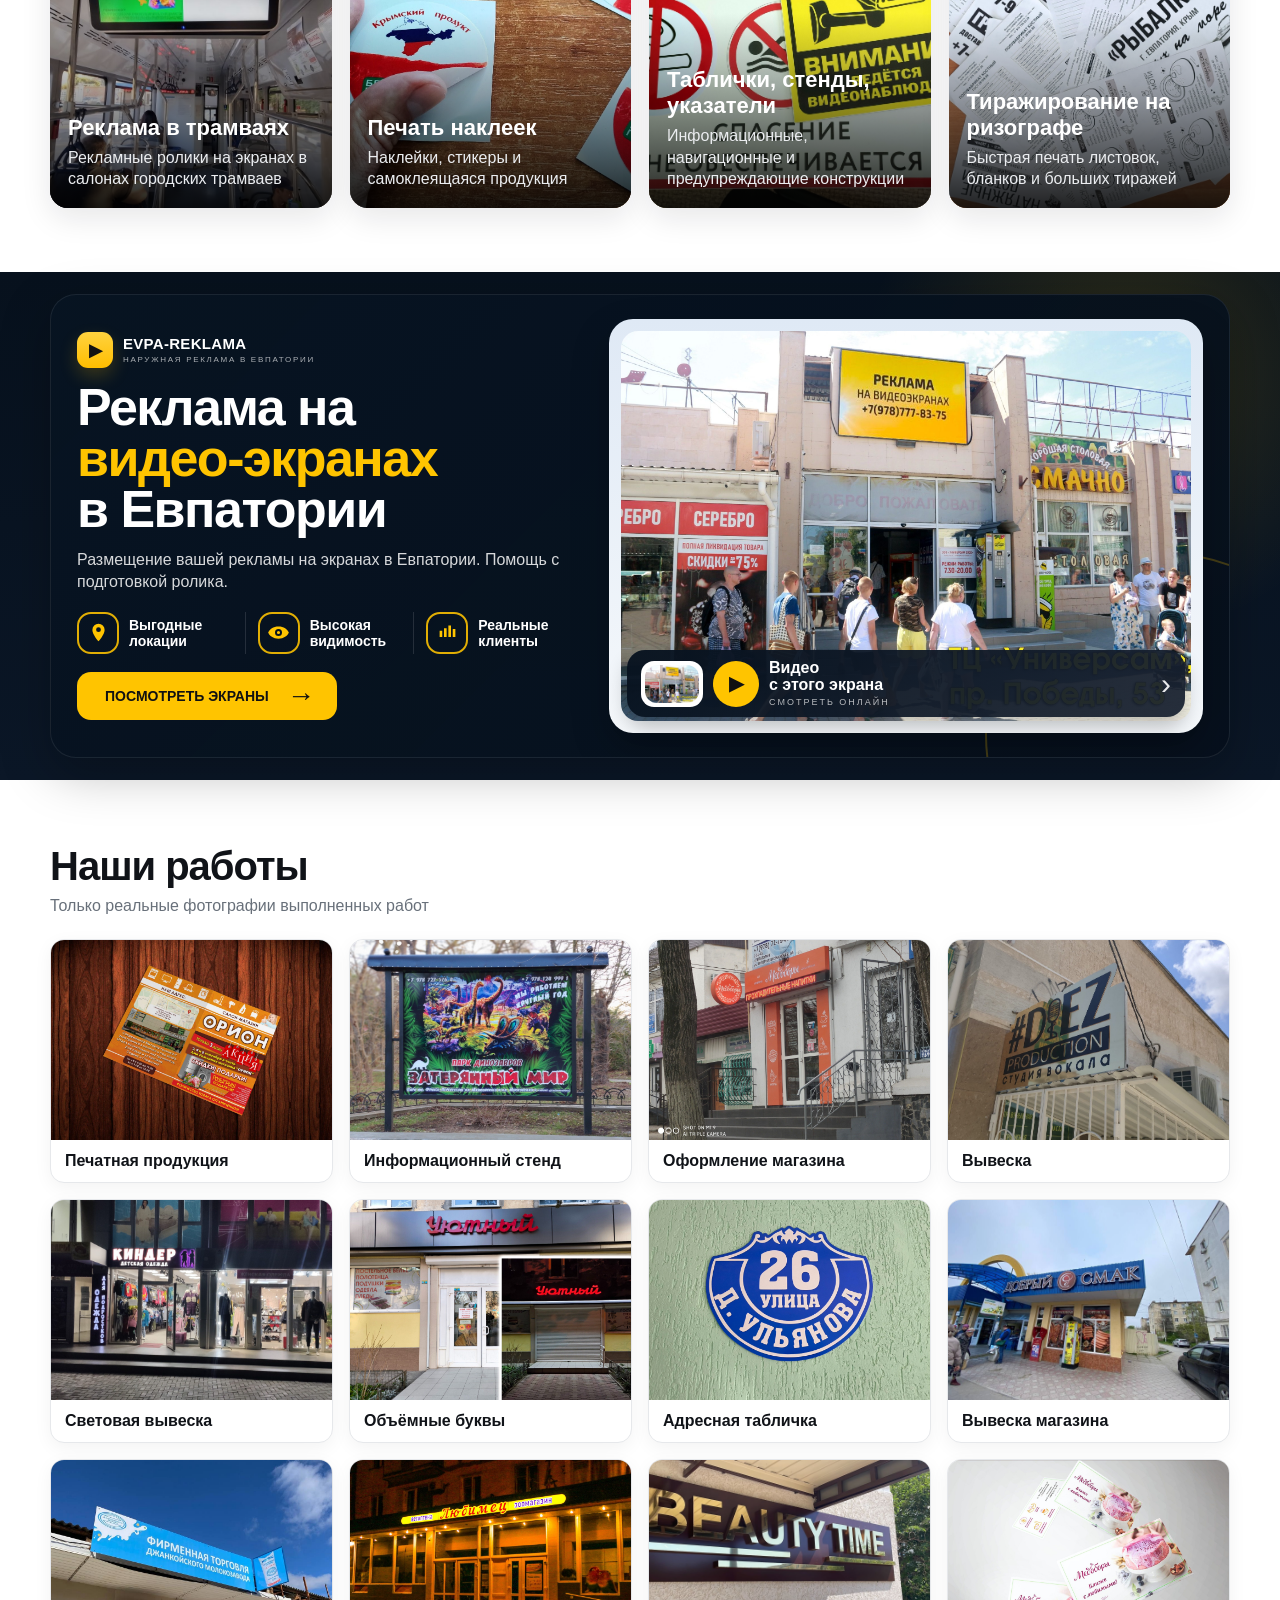
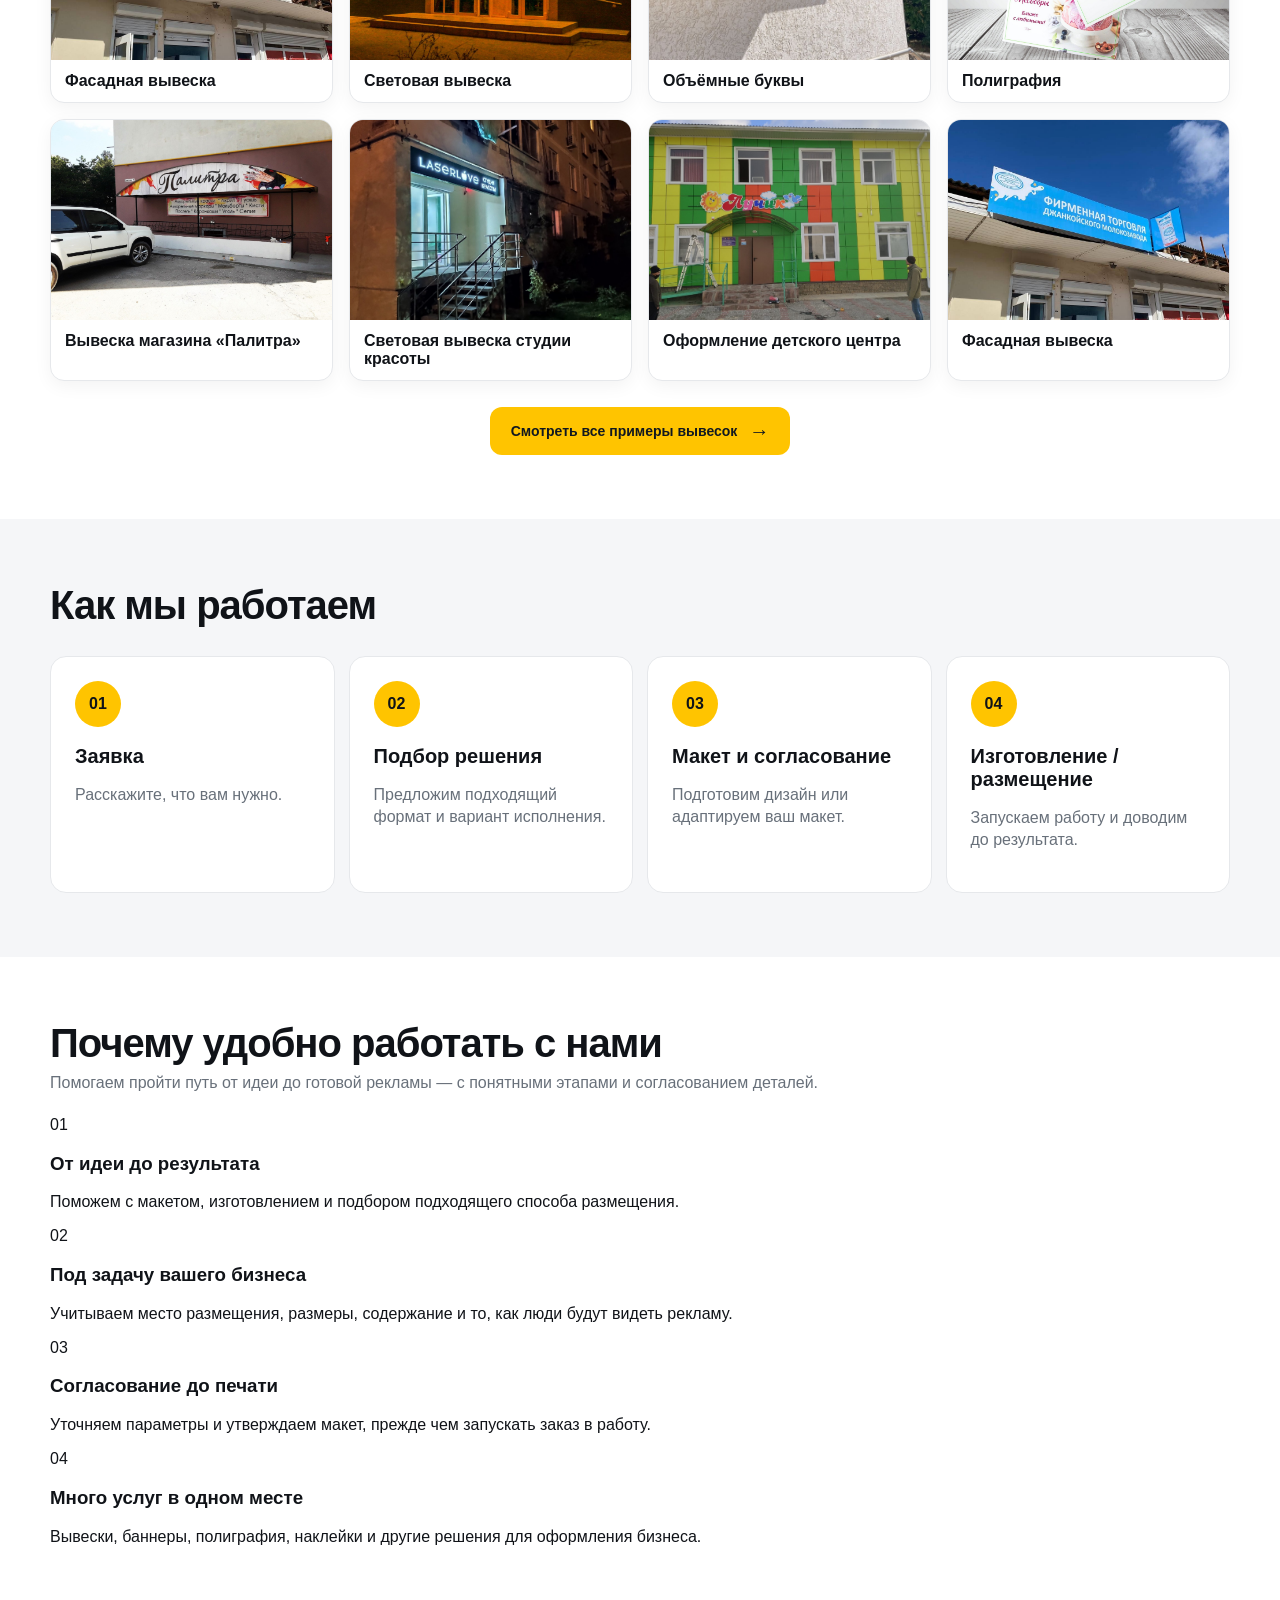
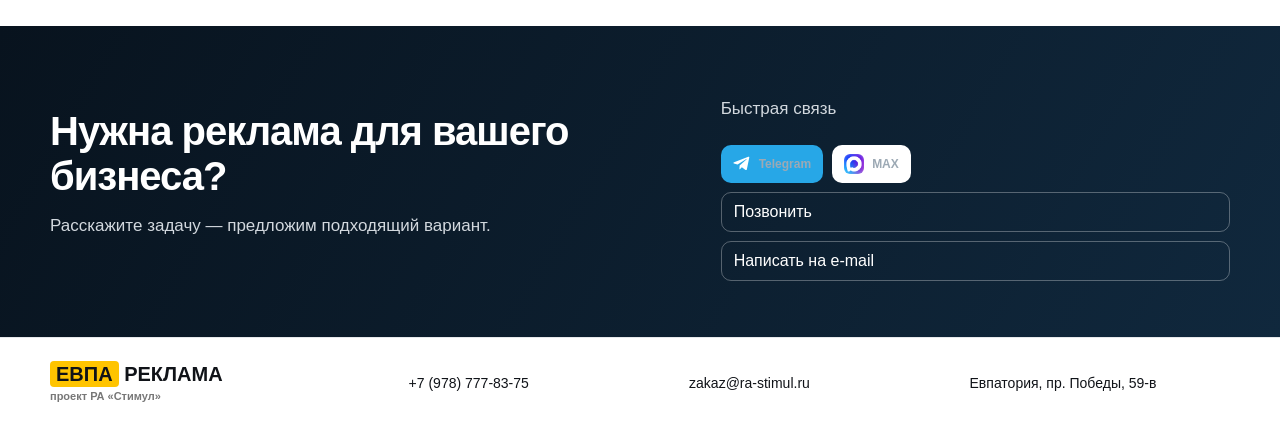
==== commit 9e9b572d: "Add clear business benefits section to homepage" ====
--- a/index.html
+++ b/index.html
@@ -199,6 +199,39 @@
     </div>
   </section>
 
+  <section class="section advantages-section" id="advantages">
+    <div class="container">
+      <div class="section-head">
+        <div>
+          <h2>Почему удобно работать с нами</h2>
+          <p>Помогаем пройти путь от идеи до готовой рекламы — с понятными этапами и согласованием деталей.</p>
+        </div>
+      </div>
+      <div class="advantages-grid">
+        <article class="advantage-card">
+          <span class="advantage-mark">01</span>
+          <h3>От идеи до результата</h3>
+          <p>Поможем с макетом, изготовлением и подбором подходящего способа размещения.</p>
+        </article>
+        <article class="advantage-card">
+          <span class="advantage-mark">02</span>
+          <h3>Под задачу вашего бизнеса</h3>
+          <p>Учитываем место размещения, размеры, содержание и то, как люди будут видеть рекламу.</p>
+        </article>
+        <article class="advantage-card">
+          <span class="advantage-mark">03</span>
+          <h3>Согласование до печати</h3>
+          <p>Уточняем параметры и утверждаем макет, прежде чем запускать заказ в работу.</p>
+        </article>
+        <article class="advantage-card">
+          <span class="advantage-mark">04</span>
+          <h3>Много услуг в одном месте</h3>
+          <p>Вывески, баннеры, полиграфия, наклейки и другие решения для оформления бизнеса.</p>
+        </article>
+      </div>
+    </div>
+  </section>
+
   <section class="lead" id="lead">
     <div class="container lead-grid">
       <div>
--- a/styles.css
+++ b/styles.css
@@ -342,3 +342,11 @@
  .footer-inner{grid-template-columns:1fr}
  .footer-brand,.footer-inner>div:last-child{grid-column:auto}
 }
+
+
+/* Homepage portfolio link to the full signage gallery */
+.works-more-wrap{display:flex;justify-content:center;margin-top:26px}
+.works-more-link{display:inline-flex;align-items:center;justify-content:center;gap:12px;min-height:48px;padding:0 21px;border-radius:12px;background:var(--yellow);color:#111820;font-size:14px;font-weight:850;transition:transform .15s,box-shadow .15s}
+.works-more-link span{font-size:20px;line-height:1}
+.works-more-link:hover{transform:translateY(-2px);box-shadow:0 8px 20px rgba(7,21,34,.12)}
+@media(max-width:640px){.works-more-wrap{margin-top:18px}.works-more-link{width:100%;padding:0 14px;font-size:13px}}
